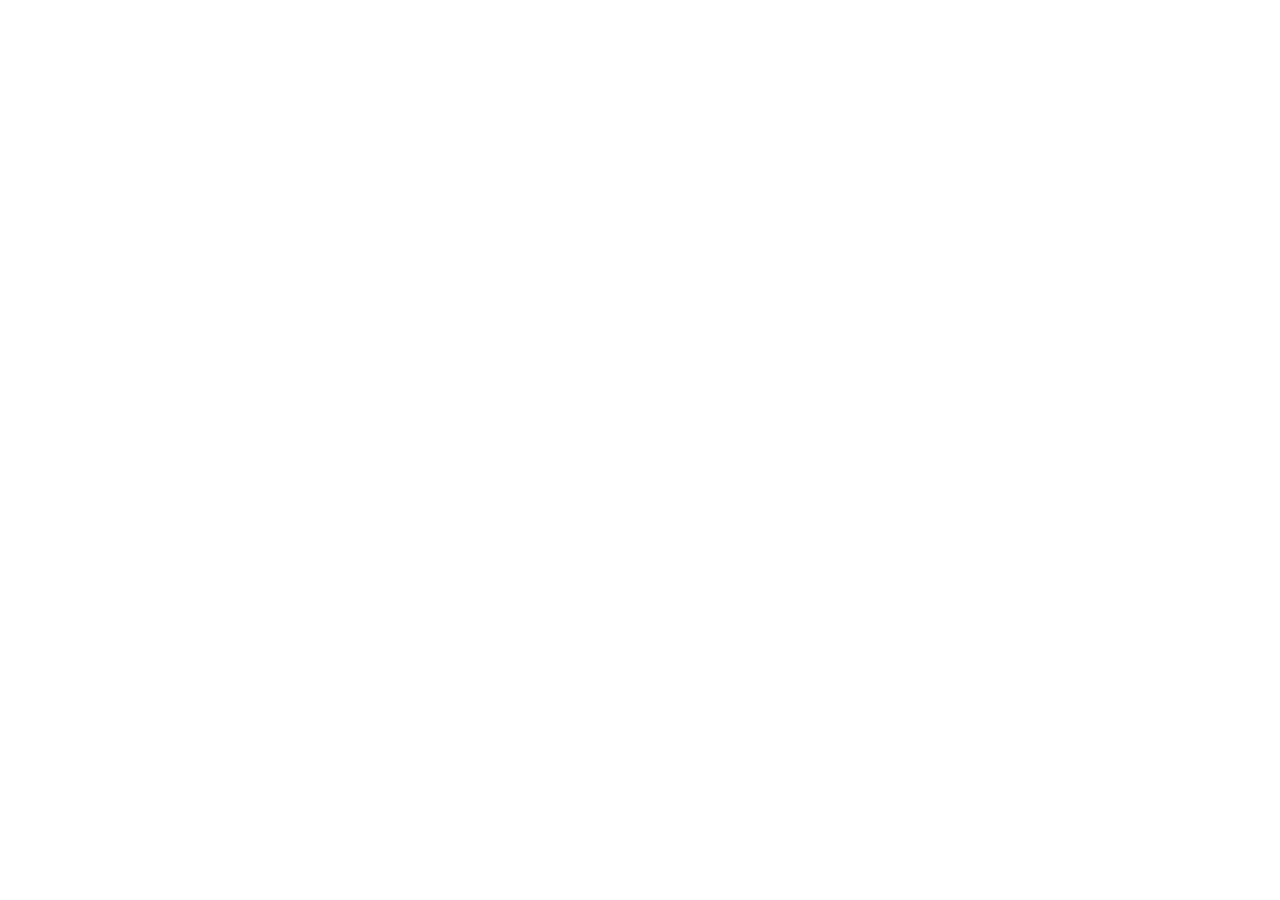
==== index.html @ 58d9ea68 "setting up my work space" ====
<!DOCTYPE html>
<html lang="en">
<head>
    <meta charset="UTF-8">
    <meta name="viewport" content="width=device-width, initial-scale=1.0">
    <link rel="stylesheet" href="Styles/index.css">
    <title>D</title>
</head>
<body>
    
</body>
</html>
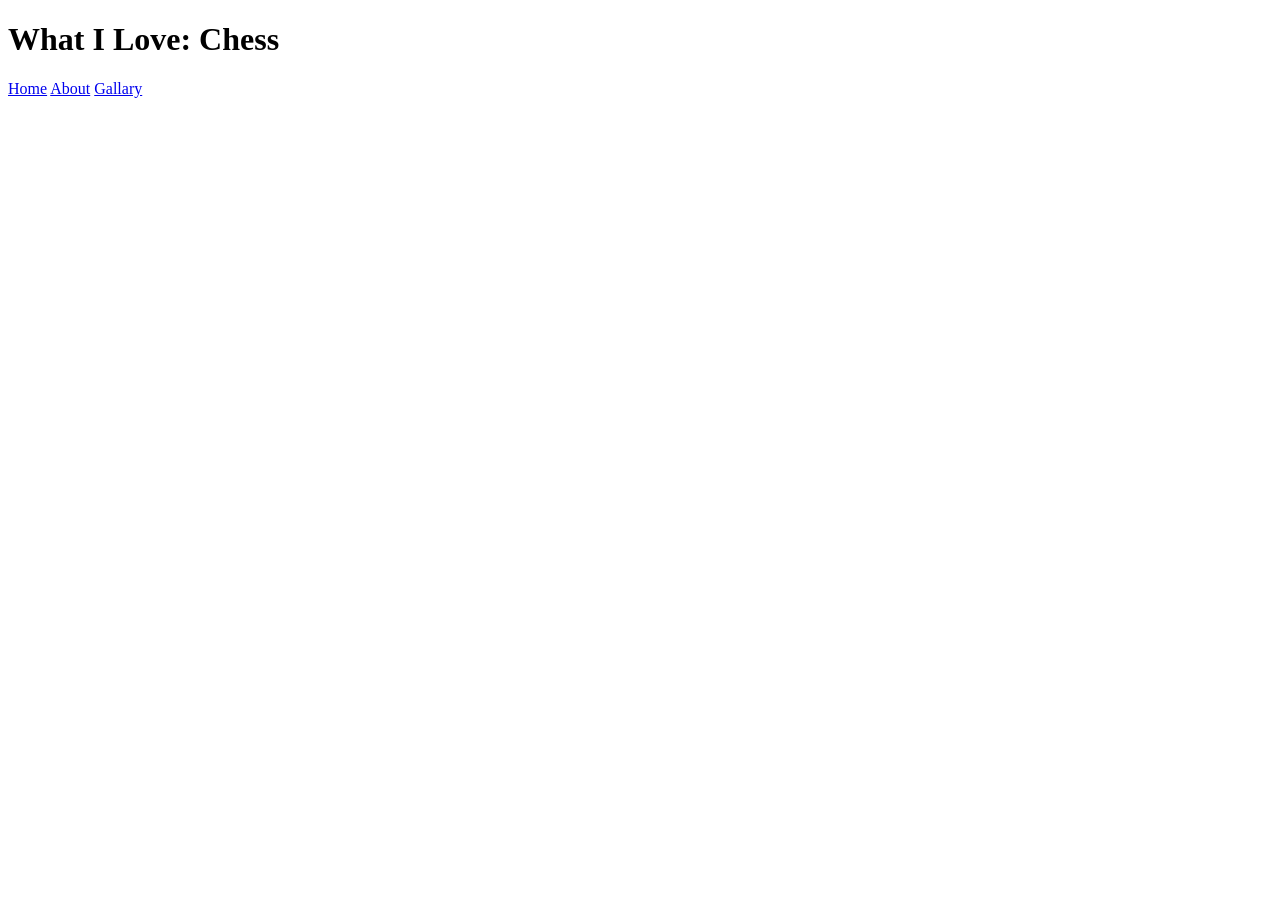
==== commit 822f3e7d: "working the header" ====
--- a/index.html
+++ b/index.html
@@ -4,9 +4,20 @@
     <meta charset="UTF-8">
     <meta name="viewport" content="width=device-width, initial-scale=1.0">
     <link rel="stylesheet" href="Styles/index.css">
-    <title>D</title>
+    <title>What I love</title>
 </head>
-<body>
+<body id="main">
+
+    <header>
+
+        <h1 class="logo">What I Love: Chess</h1>
+        <nav class="nav bar">
+            <a href="index.html">Home</a>
+            <a href="about.html">About</a>
+            <a href="gallary.html">Gallary</a>
+        </nav>
+        
+    </header>
     
 </body>
 </html>
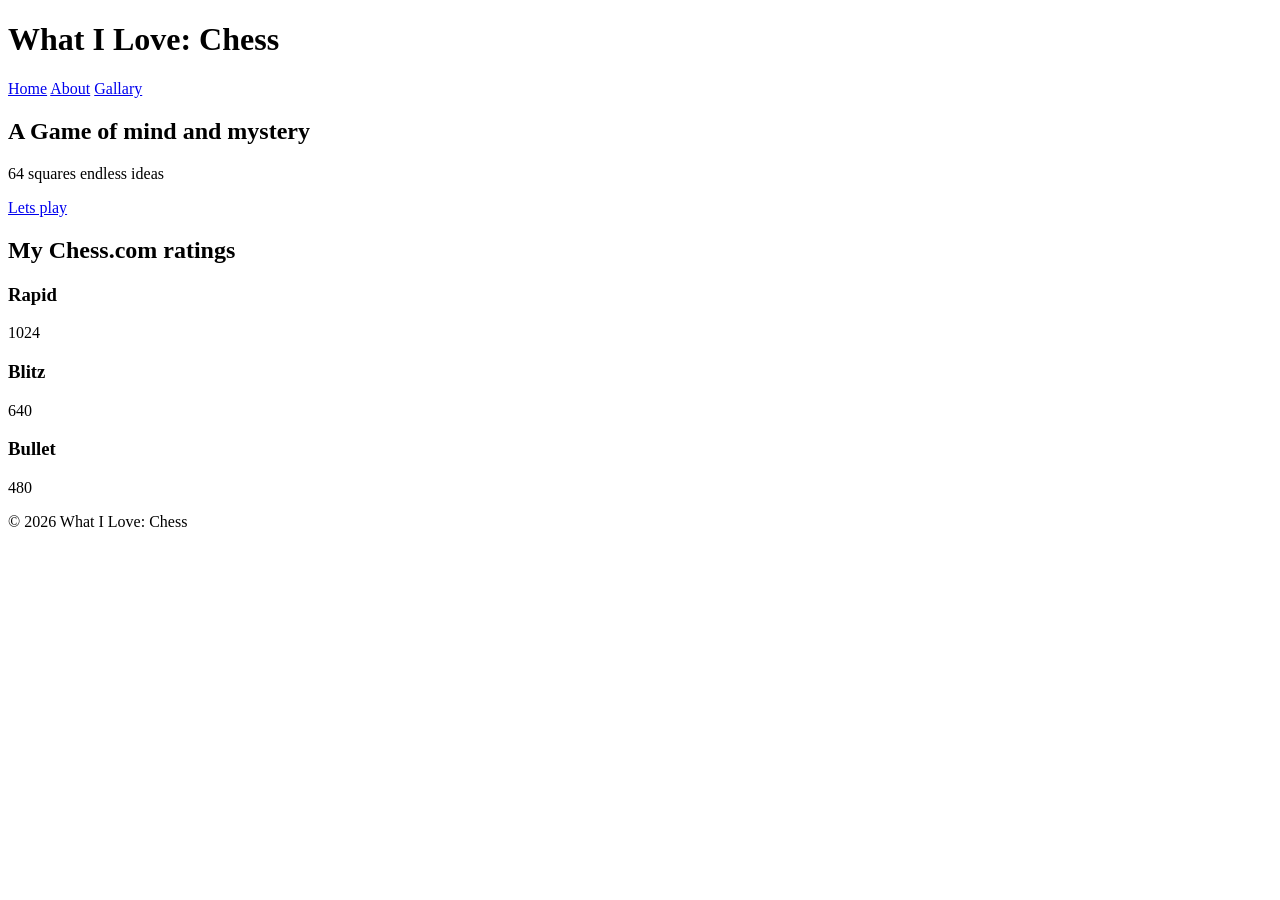
==== commit ccc85fa9: "finishiing the home page and the nav bar" ====
--- a/index.html
+++ b/index.html
@@ -11,7 +11,7 @@
     <header>
 
         <h1 class="logo">What I Love: Chess</h1>
-        <nav class="nav bar">
+        <nav class="navbar">
             <a href="index.html">Home</a>
             <a href="about.html">About</a>
             <a href="gallary.html">Gallary</a>
@@ -19,5 +19,43 @@
         
     </header>
     
+    <section class="hero">
+        <div>
+        <h2>A Game of mind and mystery</h2>
+        <p>64 squares endless ideas</p>
+        <a href="https://www.chess.com/member/anteneh408"  class="button">Lets play </a>
+        </div>
+    </section>
+
+    <section class="ratings" id="ratings">
+
+            <h2 class="section-title">My Chess.com ratings</h2>
+            
+            <div class="card-row">
+            <div class="card rapid">
+             <h3>Rapid</h3>
+            <p>1024</p>
+            </div>
+
+           <div class="card blitz">
+             <h3>Blitz</h3>
+            <p>640</p>
+            </div>
+
+           <div class="card bullet">
+             <h3>Bullet</h3>
+            <p>480</p>
+            </div>
+
+        </div>
+
+
+    </section>
+
+    <footer>
+        <p>&copy; 2026 What I Love: Chess</p>
+    </footer>
+
+
 </body>
 </html>
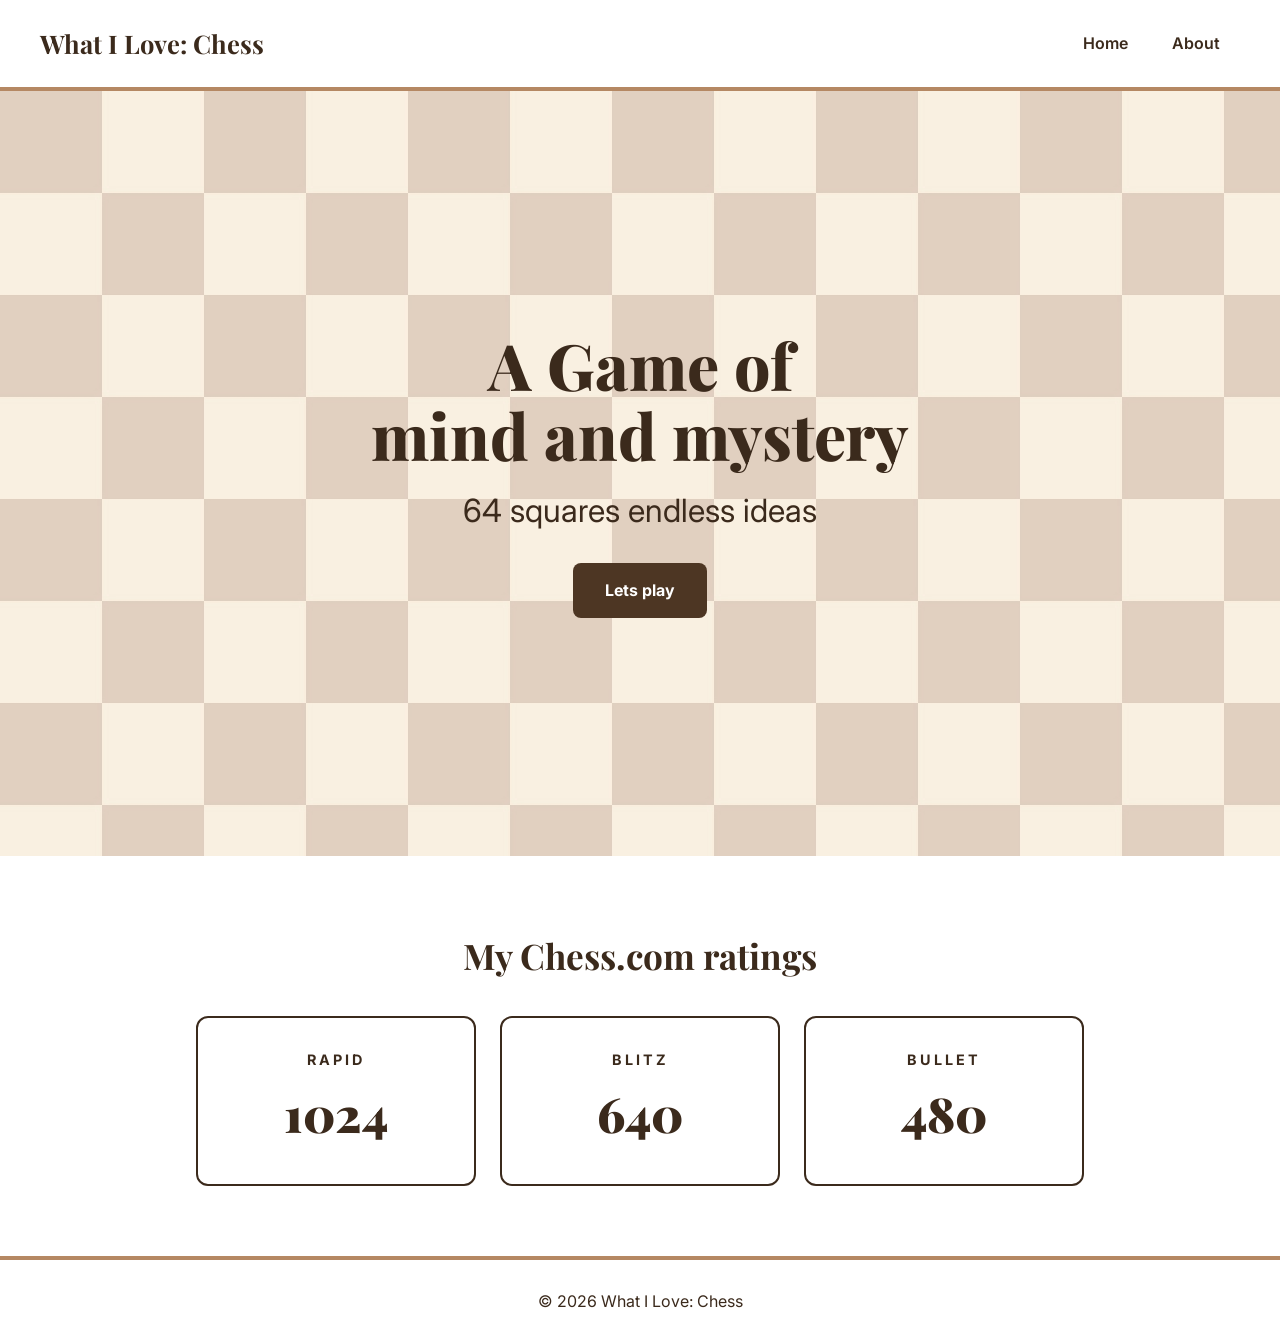
==== commit e29318be: "finishing styling the homepage" ====
--- a/index.html
+++ b/index.html
@@ -14,20 +14,19 @@
         <nav class="navbar">
             <a href="index.html">Home</a>
             <a href="about.html">About</a>
-            <a href="gallary.html">Gallary</a>
         </nav>
         
     </header>
     
     <section class="hero">
         <div>
-        <h2>A Game of mind and mystery</h2>
+        <h2>A Game of <br>mind and mystery</h2>
         <p>64 squares endless ideas</p>
         <a href="https://www.chess.com/member/anteneh408"  class="button">Lets play </a>
         </div>
     </section>
 
-    <section class="ratings" id="ratings">
+     <section class="ratings" id="ratings">
 
             <h2 class="section-title">My Chess.com ratings</h2>
             
@@ -54,7 +53,7 @@
 
     <footer>
         <p>&copy; 2026 What I Love: Chess</p>
-    </footer>
+    </footer> 
 
 
 </body>
--- a/Styles/index.css
+++ b/Styles/index.css
@@ -0,0 +1,125 @@
+@import url('https://fonts.googleapis.com/css2?family=Playfair+Display:wght@700;900&family=Inter:wght@400;600;700&display=swap');
+*{
+  margin:0;
+  padding:0;
+  box-sizing:border-box;
+}
+
+header{
+  display:flex;
+  justify-content:space-between;
+  align-items:center;
+  position:sticky;
+  top:0px;
+  z-index: 100;
+  padding:20px 40px;
+  border-bottom: 4px solid #b58863;
+  background-color:#ffffff;
+
+}
+
+nav a {
+  display: inline-block;
+  padding: 10px 20px;
+  color: #3b2a1c;
+  font-weight: 600;
+  text-decoration: none;
+  border-radius: 6px;
+
+}
+
+body{
+ 
+   font-family:  Inter, sans-serif;
+   line-height: 1.7;
+  color: #3b2a1c;
+
+
+}
+
+.logo {
+  font-family: 'Playfair Display', serif;
+  font-size: 1.6rem;
+}
+
+.hero{
+  display:flex;
+  justify-content:center;
+  align-items:center;
+  text-align:center;
+  height: 85vh;
+   background-image: url(/Images/BG_faded.jpg);
+  background-size:cover;
+  background-repeat: no-repeat;
+}
+
+.hero h2 {
+  margin-bottom: 14px;
+  font-family: 'Playfair Display', serif;
+  font-size: 4rem;
+  line-height: 1.1;
+  font-weight: 800;
+}
+
+.hero p {
+  margin-bottom: 24px;
+  font-size: 2rem;
+}
+
+.button {
+  display: inline-block;
+  padding: 14px 32px;
+  background-color: #4d3623;
+  color: #ffffff;
+  text-decoration: none;
+  font-weight: 700;
+  border-radius: 8px;
+}
+
+.button:hover {
+  transform: scale(1.06);
+}
+
+.ratings {
+  padding: 70px 40px;
+}
+
+.card {
+  width: 280px;
+  padding: 30px;
+  border: 2px solid #3b2a1c;
+  border-radius: 12px;
+  text-align: center;
+}
+
+.card h3 {
+  font-size: 0.9rem;
+  text-transform: uppercase;
+  letter-spacing: 3px;
+}
+
+
+.card p {
+  font-family: 'Playfair Display', serif;
+  font-size: 3rem;
+  font-weight: 900;
+}
+.card-row {
+  display: flex;
+  flex-wrap: wrap;
+  justify-content: center;
+  gap: 24px;
+}
+
+.section-title {
+  margin-bottom: 30px;
+  text-align: center;
+  font-family: 'Playfair Display', serif;
+  font-size: 2.2rem;
+}
+
+footer {
+  padding: 28px;
+  text-align: center;
+  border-top: 4px solid #b58863;
+}
